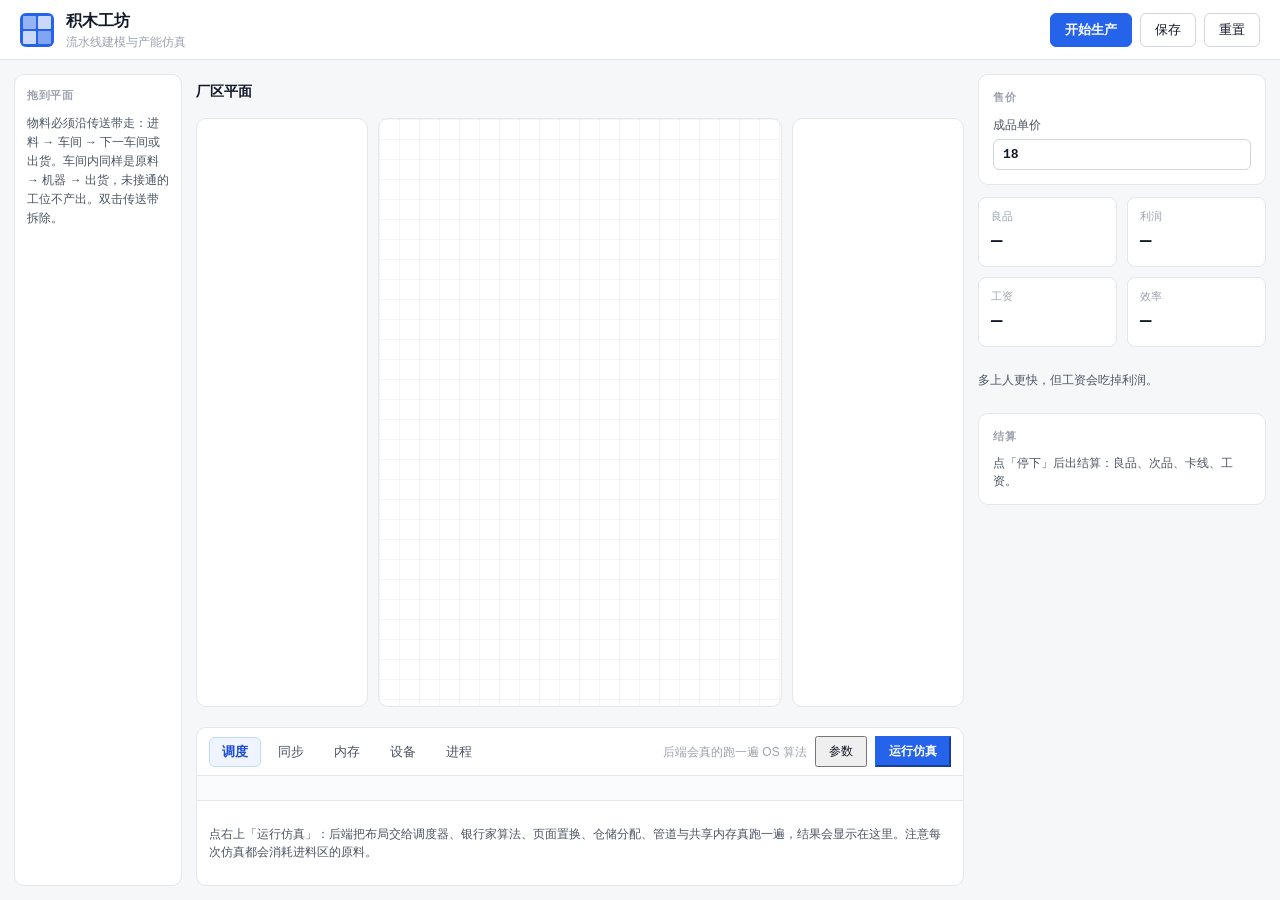
==== app/index.html @ c5ae0512 "Merge pull request #2 from Holo0622/main 对课件要求的完善" ====
<!DOCTYPE html>
<html lang="zh-CN">
<head>
  <meta charset="UTF-8" />
  <meta name="viewport" content="width=device-width, initial-scale=1" />
  <meta name="description" content="积木工坊 BrickForge — 流水线建模与产能仿真" />
  <title>积木工坊 BrickForge</title>
  <link rel="stylesheet" href="css/app.css" />
</head>
<body>
  <header class="top">
    <div class="brand">
      <div class="logo" aria-hidden="true"><i></i><i></i><i></i><i></i></div>
      <div>
        <strong>积木工坊</strong>
        <span>流水线建模与产能仿真</span>
      </div>
    </div>
    <div class="actions">
      <button id="run" type="button" class="primary">开始生产</button>
      <button id="save" type="button">保存</button>
      <button id="reset" type="button">重置</button>
    </div>
  </header>

  <main class="work">
    <aside class="palette-col">
      <p class="label" id="palette-label">拖到平面</p>
      <div id="palette"></div>
      <p class="hint">物料必须沿传送带走：进料 → 车间 → 下一车间或出货。车间内同样是原料 → 机器 → 出货，未接通的工位不产出。双击传送带拆除。</p>
    </aside>

    <section class="center">
      <div class="crumbbar">
        <button id="back" type="button" hidden>返回厂区</button>
        <p id="crumb">厂区平面</p>
        <p class="ticker" id="ticker"></p>
      </div>
      <div class="fault-bar" id="fault-bar" hidden></div>
      <p class="alerts" id="alerts" hidden></p>
      <div class="floor">
        <aside class="bay in" id="bay-in" aria-label="进料区"></aside>
        <div class="stage" id="stage" aria-label="积木平面"></div>
        <aside class="bay out" id="bay-out" aria-label="出货区"></aside>
        <svg class="wires floor-wires" id="floor-wires" aria-hidden="true"></svg>
      </div>
      <div class="monitor-hud" id="monitor-hud" hidden></div>
      <p class="struct" id="struct"></p>

      <section class="bench" id="bench">
        <div class="bench-head">
          <div class="bench-tabs" id="bench-tabs">
            <button type="button" data-tab="sched" class="on">调度</button>
            <button type="button" data-tab="sync">同步</button>
            <button type="button" data-tab="mem">内存</button>
            <button type="button" data-tab="dev">设备</button>
            <button type="button" data-tab="proc">进程</button>
          </div>
          <div class="bench-actions">
            <span class="bench-hint" id="bench-hint">后端会真的跑一遍 OS 算法</span>
            <button type="button" id="bench-params">参数</button>
            <button type="button" id="bench-run" class="primary">运行仿真</button>
          </div>
        </div>
        <div class="bench-param-box" id="bench-param-box" hidden></div>
        <div class="bench-body" id="bench-body">
          <p class="muted">点右上「运行仿真」：后端把布局交给调度器、银行家算法、页面置换、仓储分配、管道与共享内存真跑一遍，结果会显示在这里。注意每次仿真都会消耗进料区的原料。</p>
        </div>
      </section>
    </section>

    <aside class="side">
      <div class="card">
        <h3>售价</h3>
        <label>成品单价 <input id="price" type="number" min="1" value="18" /></label>
      </div>

      <div class="metrics">
        <div class="metric"><span>良品</span><b id="m-yield">—</b></div>
        <div class="metric"><span>利润</span><b id="m-rev">—</b></div>
        <div class="metric"><span>工资</span><b id="m-wage">—</b></div>
        <div class="metric"><span>效率</span><b id="m-eff">—</b></div>
      </div>
      <p class="note" id="m-note">多上人更快，但工资会吃掉利润。</p>
      <div class="card report-card">
        <h3>结算</h3>
        <div id="shift-report"><p class="muted">点「停下」后出结算：良品、次品、卡线、工资。</p></div>
      </div>
    </aside>
  </main>
  <script src="js/lab.js"></script>
  <script src="js/app.js"></script>
  <script src="js/bench.js"></script>
</body>
</html>
---- app/css/app.css ----
/* ==========================================================================
   积木工坊 BrickForge — 企业级浅色主题
   设计约束：中性灰阶为主 + 单一主色(--brand) + 三个语义色(ok/warn/danger)。
   注意：本文件只负责视觉。所有类名、积木尺寸、端口命中区均为 JS 依赖，
        修改几何值会破坏拖拽与连线命中判定。
   ========================================================================== */

:root {
  /* 中性色阶 */
  --bg: #f6f7f9;
  --surface: #ffffff;
  --surface-2: #fafbfc;
  --surface-3: #f3f4f6;
  --line: #e5e7eb;
  --line-strong: #d1d5db;
  --ink: #111827;
  --ink-2: #4b5563;
  --ink-3: #9ca3af;

  /* 主色（唯一强调色） */
  --brand: #2563eb;
  --brand-ink: #1d4ed8;
  --brand-soft: #eff4ff;
  --brand-line: #bfdbfe;

  /* 语义色 */
  --ok: #15803d;
  --ok-soft: #f0fdf4;
  --ok-line: #bbf7d0;
  --warn: #b45309;
  --warn-soft: #fffbeb;
  --warn-line: #fde68a;
  --danger: #b91c1c;
  --danger-soft: #fef2f2;
  --danger-line: #fecaca;

  /* 几何与层次 */
  --r-lg: 10px;
  --r: 8px;
  --r-sm: 6px;
  --r-xs: 4px;
  --shadow-sm: 0 1px 2px rgba(16, 24, 40, 0.05);
  --shadow: 0 1px 3px rgba(16, 24, 40, 0.08), 0 1px 2px rgba(16, 24, 40, 0.04);
  --shadow-md: 0 4px 12px rgba(16, 24, 40, 0.08);

  --sans: -apple-system, BlinkMacSystemFont, "Segoe UI", "Microsoft YaHei",
    "PingFang SC", "Hiragino Sans GB", "Source Han Sans SC", sans-serif;
  --mono: ui-monospace, "Cascadia Mono", "SFMono-Regular", Consolas,
    "Liberation Mono", monospace;
}

/* 积木类型：只用一个低饱和色条区分，避免大面积彩色 */
.press    { --tone: #3b82f6; }
.assemble { --tone: #0891b2; }
.store    { --tone: #059669; }
.station  { --tone: #d97706; }
.arm      { --tone: #7c3aed; }
.worker   { --tone: #0284c7; }

* { box-sizing: border-box; }
html, body { margin: 0; height: 100%; }
body {
  color: var(--ink);
  font-family: var(--sans);
  font-size: 14px;
  line-height: 1.5;
  background: var(--bg);
  -webkit-font-smoothing: antialiased;
}
button, input, select { font-family: inherit; color: inherit; font-size: inherit; }
h3 { font-size: 13px; }

/* ---------------------------------------------------------------- 顶栏 --- */
.top {
  display: grid;
  grid-template-columns: 1fr auto;
  align-items: center;
  gap: 16px;
  height: 60px;
  padding: 0 20px;
  background: var(--surface);
  border-bottom: 1px solid var(--line);
  position: relative;
  z-index: 20;
}
.brand { display: flex; gap: 12px; align-items: center; min-width: 0; }
.brand strong {
  display: block;
  font-size: 16px;
  font-weight: 600;
  letter-spacing: 0.01em;
}
.brand span { display: block; color: var(--ink-3); font-size: 12px; }
.logo {
  width: 34px; height: 34px;
  flex-shrink: 0;
  display: grid;
  grid-template-columns: 1fr 1fr;
  gap: 2px;
  padding: 3px;
  border-radius: var(--r-sm);
  background: var(--brand);
}
.logo i { display: block; border-radius: 1px; background: rgba(255, 255, 255, 0.95); }
.logo i:nth-child(1) { opacity: 0.55; }
.logo i:nth-child(2) { opacity: 0.8; }
.logo i:nth-child(3) { opacity: 0.8; }
.logo i:nth-child(4) { opacity: 0.45; }

.actions { display: flex; gap: 8px; flex-shrink: 0; }
.actions button { white-space: nowrap; }

/* --------------------------------------------------------------- 按钮 --- */
.actions button,
.side button,
.crumbbar button,
.fault-bar button,
.monitor-hud button,
.piece .enter,
.piece .fix {
  border: 1px solid var(--line-strong);
  background: var(--surface);
  color: var(--ink);
  padding: 7px 14px;
  border-radius: var(--r-sm);
  cursor: pointer;
  font-weight: 500;
  font-size: 13px;
  transition: background-color 0.12s ease, border-color 0.12s ease, color 0.12s ease;
}
.actions button:hover,
.side button:hover,
.crumbbar button:hover,
.fault-bar button:hover,
.monitor-hud button:hover,
.piece .enter:hover {
  background: var(--surface-3);
  border-color: var(--ink-3);
}
.primary {
  background: var(--brand) !important;
  border-color: var(--brand) !important;
  color: #fff !important;
  font-weight: 600 !important;
}
.primary:hover { background: var(--brand-ink) !important; border-color: var(--brand-ink) !important; }
.primary:disabled { opacity: 0.55; cursor: not-allowed; }
#run.halt {
  background: var(--danger) !important;
  border-color: var(--danger) !important;
  color: #fff !important;
}
#run.halt:hover { background: #991b1b !important; border-color: #991b1b !important; }

/* --------------------------------------------------------------- 布局 --- */
.work {
  display: grid;
  grid-template-columns: 168px minmax(0, 1fr) 288px;
  gap: 14px;
  padding: 14px;
  height: calc(100vh - 60px);
}
.side { overflow: auto; min-width: 0; display: flex; flex-direction: column; gap: 12px; }
.center { min-width: 0; display: flex; flex-direction: column; min-height: 0; gap: 10px; }

/* 左栏：面板卡片 */
.palette-col {
  background: var(--surface);
  border: 1px solid var(--line);
  border-radius: var(--r-lg);
  padding: 12px;
  overflow: auto;
  min-width: 0;
}
.palette-col .label {
  font-size: 11px;
  font-weight: 600;
  letter-spacing: 0.06em;
  text-transform: uppercase;
  color: var(--ink-3);
  margin: 0 0 10px;
}
.hint, .muted, .struct, .note { color: var(--ink-2); font-size: 12px; }
.hint { margin: 4px 0 0; line-height: 1.6; }

/* 调色板积木按钮：白底 + 左色条，取代原先的高饱和色块 */
.palette-col button {
  width: 100%;
  margin: 0 0 8px;
  padding: 10px 12px;
  border: 1px solid var(--line);
  border-left: 3px solid var(--tone, var(--line-strong));
  border-radius: var(--r-sm);
  background: var(--surface);
  color: var(--ink);
  cursor: grab;
  text-align: left;
  font-weight: 600;
  font-size: 13px;
  transition: background-color 0.12s ease, border-color 0.12s ease;
}
.palette-col button:hover { background: var(--surface-2); border-color: var(--line-strong); border-left-color: var(--tone, var(--line-strong)); }
.palette-col button:active { cursor: grabbing; }
.palette-col button small {
  display: block;
  margin-top: 1px;
  font-weight: 400;
  font-size: 11px;
  color: var(--ink-3);
}

/* ----------------------------------------------------------- 面包屑条 --- */
.crumbbar {
  display: flex;
  gap: 10px;
  align-items: center;
  min-height: 34px;
  flex-wrap: wrap;
  flex-shrink: 0;
}
#back { flex-shrink: 0; padding: 5px 12px; }
#crumb { margin: 0; font-weight: 600; font-size: 14px; color: var(--ink); }
.ticker {
  margin: 0 0 0 auto;
  font-family: var(--mono);
  font-size: 12px;
  color: var(--brand);
  font-weight: 500;
  min-height: 1em;
}

/* ------------------------------------------------------------- 画布 --- */
.floor {
  position: relative;
  display: grid;
  grid-template-columns: 172px minmax(0, 1fr) 172px;
  gap: 10px;
  flex: 1;
  min-height: 360px;
}
.floor-wires {
  position: absolute;
  inset: 0;
  width: 100%;
  height: 100%;
  z-index: 5;
  pointer-events: none;
}
.floor-wires .belt-slat { pointer-events: stroke; }

.stage {
  position: relative;
  z-index: 1;
  min-height: 360px;
  height: 100%;
  overflow: hidden;
  border: 1px solid var(--line);
  border-radius: var(--r-lg);
  background-color: var(--surface);
  background-image:
    linear-gradient(to right, rgba(17, 24, 39, 0.045) 1px, transparent 1px),
    linear-gradient(to bottom, rgba(17, 24, 39, 0.045) 1px, transparent 1px);
  background-size: 20px 20px;
  touch-action: none;
}
.stage.inside {
  background-color: var(--surface-2);
  border-color: var(--line-strong);
  background-image:
    linear-gradient(to right, rgba(17, 24, 39, 0.05) 1px, transparent 1px),
    linear-gradient(to bottom, rgba(17, 24, 39, 0.05) 1px, transparent 1px);
}
.stage-hint {
  position: absolute; inset: 0;
  display: flex; align-items: center; justify-content: center;
  color: var(--ink-3); pointer-events: none; text-align: center; padding: 24px;
  font-size: 13px;
}

/* --------------------------------------------------------- 积木卡片 --- */
.piece {
  position: absolute;
  color: var(--ink);
  cursor: grab;
  user-select: none;
  z-index: 2;
  border: 1px solid var(--line);
  border-left: 3px solid var(--tone, var(--line-strong));
  border-radius: var(--r);
  background: var(--surface);
  box-shadow: var(--shadow);
  touch-action: none;
  transition: box-shadow 0.12s ease, border-color 0.12s ease;
}
.piece:hover { box-shadow: var(--shadow-md); }
.piece.selected {
  outline: 2px solid var(--brand);
  outline-offset: 1px;
}
.piece.down {
  border-left-color: var(--danger);
  background: var(--danger-soft);
}
.piece.down .body strong { color: var(--danger); }
.piece.shop.down { outline-color: var(--danger); }
.piece.watch {
  z-index: 9;
  outline: 2px solid var(--brand);
  outline-offset: 1px;
  box-shadow: 0 0 0 4px var(--brand-soft), var(--shadow-md);
}
.piece.down.watch { outline-color: var(--danger); box-shadow: 0 0 0 4px var(--danger-soft), var(--shadow-md); }

/* 积木凸点：保留"积木"语义，弱化为极浅的灰 */
.piece .studs {
  display: flex;
  justify-content: center;
  gap: 8px;
  height: 10px;
  margin-top: -6px;
}
.piece .studs i {
  width: 14px; height: 9px;
  border-radius: 3px 3px 0 0;
  background: var(--surface-3);
  display: block;
}
.piece .body { padding: 8px 10px 10px; }
.piece strong, .piece em { display: block; }
.piece strong {
  overflow: hidden;
  text-overflow: ellipsis;
  white-space: nowrap;
  font-weight: 600;
  font-size: 13px;
}
.piece em { font-style: normal; font-size: 11px; color: var(--ink-2); line-height: 1.45; }
.piece .enter, .piece .fix {
  margin-top: 8px;
  font-size: 12px;
  padding: 4px 12px;
  position: relative;
  z-index: 3;
  width: auto;
}
.piece .fix {
  border-color: var(--danger-line);
  background: var(--danger-soft);
  color: var(--danger);
  font-weight: 600;
}
.piece .fix:hover { background: var(--danger); border-color: var(--danger); color: #fff; }
.piece.shop { width: 120px; min-height: 126px; overflow: visible; }
.piece.machine { width: 136px; height: 148px; overflow: visible; }

.piece .kill {
  position: absolute;
  top: -9px; right: -9px;
  width: 22px; height: 22px;
  border: 1px solid var(--danger-line);
  border-radius: 50%;
  background: var(--surface);
  color: var(--danger);
  font-size: 13px;
  font-weight: 600;
  line-height: 1;
  padding: 0;
  cursor: pointer;
  z-index: 8;
  box-shadow: var(--shadow-sm);
}
.piece .kill:hover { background: var(--danger); border-color: var(--danger); color: #fff; }

/* ----------------------------------------------------------- 状态徽章 --- */
.badge {
  display: inline-block;
  margin-top: 3px;
  padding: 1px 7px;
  font-size: 10px;
  font-weight: 600;
  border: 1px solid transparent;
  border-radius: 999px;
  color: var(--ink-2);
  background: var(--surface-3);
}
.badge.run  { background: var(--ok-soft);     color: var(--ok);     border-color: var(--ok-line); }
.badge.idle { background: var(--surface-3);   color: var(--ink-2);  border-color: var(--line-strong); }
.badge.wait { background: var(--warn-soft);   color: var(--warn);   border-color: var(--warn-line); }
.badge.slow { background: var(--danger-soft); color: var(--danger); border-color: var(--danger-line); }
.badge.cut  { background: var(--surface);     color: var(--ink-3);  border-color: var(--line-strong); border-style: dashed; }
.badge.down { background: var(--danger-soft); color: var(--danger); border-color: var(--danger-line); }

.fault-flag {
  margin-top: 6px;
  display: inline-block;
  background: var(--danger-soft);
  color: var(--danger);
  border: 1px solid var(--danger-line);
  border-radius: var(--r-xs);
  padding: 2px 7px;
  font-size: 11px;
  font-weight: 600;
}

/* --------------------------------------------------------------- 工人 --- */
.piece .crew {
  display: flex;
  gap: 5px;
  margin-top: 8px;
  min-height: 28px;
  padding: 3px 6px 2px;
  background: var(--surface-2);
  border: 1px solid var(--line);
  border-radius: var(--r-xs);
  width: max-content;
}
.person, .slot {
  width: 16px; height: 26px;
  position: relative;
  flex: 0 0 16px;
  cursor: pointer;
}
.person::before, .slot::before {
  content: "";
  display: block;
  width: 11px; height: 11px;
  border-radius: 50%;
  margin: 0 auto;
}
.person::after, .slot::after {
  content: "";
  display: block;
  width: 14px; height: 13px;
  border-radius: 3px 3px 2px 2px;
  margin: 1px auto 0;
}
.person::before { background: var(--brand); }
.person::after  { background: var(--brand-line); }
.slot { opacity: 1; }
.slot::before { background: transparent; border: 1px dashed var(--line-strong); box-sizing: border-box; }
.slot::after  { background: transparent; border: 1px dashed var(--line-strong); box-sizing: border-box; }
.person:hover::before { background: var(--brand-ink); }
.slot:hover::before, .slot:hover::after { border-color: var(--brand); }

.ghost-person { position: fixed; z-index: 40; pointer-events: none; opacity: 0.9; }

/* --------------------------------------------------------- 产能输入 --- */
.eff-line { margin-top: 6px; font-size: 11px; color: var(--ink-2); }
.eff-line label { display: flex; align-items: center; gap: 4px; white-space: nowrap; }
.eff-line input {
  width: 44px;
  margin: 0;
  padding: 2px 4px;
  border: 1px solid var(--line-strong);
  border-radius: var(--r-xs);
  text-align: center;
  color: var(--ink);
  background: var(--surface);
  font-family: var(--mono);
  font-size: 11px;
  font-weight: 600;
}
.eff-line input:focus { outline: 2px solid var(--brand-line); outline-offset: 0; border-color: var(--brand); }

/* --------------------------------------------------------------- 端口 --- */
.piece .port,
.inlet .port,
.outlet .port,
.crate .port {
  position: absolute;
  top: 50%;
  width: 16px; height: 16px;
  margin-top: -8px;
  border: 2px solid var(--surface);
  border-radius: 50%;
  background: var(--line-strong);
  box-shadow: 0 0 0 1px var(--line-strong);
  cursor: crosshair;
  transition: background-color 0.12s ease, box-shadow 0.12s ease;
}
.piece .port { z-index: 6; pointer-events: auto; }
.crate .port { z-index: 7; }
.inlet .port, .outlet .port { z-index: 6; }
.piece .port.left, .crate .port.left, .outlet .port.left { left: -9px; }
.piece .port.right, .crate .port.right, .inlet .port.right { right: -9px; }
.crate .port.right { right: -8px; }
.crate .port.left { left: -8px; }
.inlet .port.right { right: -10px; }
.outlet .port.left { left: -10px; }
/* 命中区：连线拖拽依赖该伪元素，不可删除或缩小 */
.piece .port::before,
.inlet .port::before,
.outlet .port::before,
.crate .port::before { content: ""; position: absolute; inset: -10px; }

.piece .port:hover, .piece .port.lit,
.inlet .port:hover, .inlet .port.lit,
.outlet .port:hover, .outlet .port.lit,
.crate .port:hover, .crate .port.lit {
  background: var(--brand);
  box-shadow: 0 0 0 1px var(--brand), 0 0 0 4px var(--brand-soft);
}
.bay .port { display: none; }
.bay.linkable .port { display: block; }

/* ----------------------------------------------------------- 传送带 --- */
.wires {
  position: absolute; inset: 0;
  width: 100%; height: 100%;
  pointer-events: none;
  z-index: 1;
  overflow: visible;
}
.wires .belt-slat { fill: none; pointer-events: stroke; cursor: pointer; }
.wires .belt-bed {
  fill: none;
  stroke: var(--line-strong);
  stroke-width: 18;
  stroke-linecap: round;
  pointer-events: none;
}
.wires .belt-face {
  fill: none;
  stroke: var(--surface);
  stroke-width: 14;
  stroke-linecap: round;
  pointer-events: none;
}
.wires .belt-slat {
  stroke: var(--line-strong);
  stroke-width: 14;
  stroke-dasharray: 8 6;
  stroke-linecap: butt;
  animation: belt-move 0.7s linear infinite;
  animation-play-state: paused;
}
body.producing .wires .belt-slat,
body.line-live .wires .belt-slat { animation-play-state: running; }
body:not(.producing):not(.line-live) .wires .belt-pkg { display: none; }
.wires .belt-slat.idle { stroke: var(--line); animation-duration: 2.8s !important; }
.wires .belt-slat.jam { stroke: var(--danger); animation-duration: 2.4s !important; }
.wires .belt-slat:hover { stroke: var(--brand); }
.wires .belt-tag { pointer-events: none; }
.wires .preview {
  fill: none;
  stroke: var(--brand);
  stroke-width: 4;
  stroke-linecap: round;
  stroke-dasharray: 6 5;
  pointer-events: none;
  opacity: 0.7;
}
.wires .belt-pkg { fill: var(--brand); pointer-events: none; }
.wires .belt-pkg.scrap { fill: var(--ink-3); }
.wires .roller { fill: var(--surface); stroke: var(--line-strong); stroke-width: 1.5; pointer-events: none; }
@keyframes belt-move { to { stroke-dashoffset: -14; } }
.wires.drawing .belt-slat { pointer-events: none; }

/* 传送带速率标签 */
.belt-label {
  position: absolute;
  z-index: 8;
  transform: translate(-50%, -50%);
  background: var(--surface);
  color: var(--ink-2);
  border: 1px solid var(--line-strong);
  border-radius: var(--r-xs);
  padding: 2px 8px;
  font-weight: 600;
  font-size: 12px;
  font-family: var(--sans);
  line-height: 1.3;
  white-space: nowrap;
  pointer-events: none;
  box-shadow: var(--shadow-sm);
}
.belt-label.idle { color: var(--ink-3); background: var(--surface-2); }
svg.wires .belt-tag rect {
  fill: var(--surface) !important;
  stroke: var(--line-strong) !important;
  stroke-width: 1 !important;
}
svg.wires .belt-tag text {
  fill: var(--ink-2) !important;
  stroke: none !important;
  font-family: var(--sans);
  font-size: 12px;
  font-weight: 600;
}
svg.wires .belt-tag.idle rect { stroke: var(--line) !important; }
svg.wires .belt-tag.idle text { fill: var(--ink-3) !important; }

/* 厂区车间之间的连接条（drawLinks） */
.link {
  position: absolute;
  background: var(--line-strong);
  pointer-events: none;
  z-index: 5;
  border-radius: 2px;
}
.link.h { height: 4px; }
.link.v { width: 4px; }

/* ----------------------------------------------------------- 仓储区 --- */
.bay {
  position: relative;
  z-index: 6;
  display: flex;
  flex-direction: column;
  gap: 8px;
  padding: 10px;
  min-width: 0;
  overflow: visible;
  background: var(--surface);
  border: 1px solid var(--line);
  border-radius: var(--r-lg);
}
.bay.out { border-color: var(--line); }
.bay h3 {
  margin: 0;
  font-size: 11px;
  font-weight: 600;
  letter-spacing: 0.06em;
  text-transform: uppercase;
  color: var(--ink-3);
  display: flex;
  align-items: center;
  gap: 6px;
}
.bay h3::before {
  content: "";
  width: 7px; height: 7px;
  border-radius: 50%;
  background: var(--ok);
  flex-shrink: 0;
}
.bay.out h3::before { background: var(--brand); }
.bay.empty { border-style: dashed; background: var(--surface-2); }
.bay.jam { border-color: var(--danger-line); background: var(--danger-soft); }

.bay .tone {
  font-size: 10px;
  font-weight: 600;
  padding: 2px 7px;
  border: 1px solid var(--ok-line);
  border-radius: 999px;
  background: var(--ok-soft);
  color: var(--ok);
  align-self: flex-start;
}
.bay .tone.empty,
.bay .tone.low { background: var(--warn-soft); border-color: var(--warn-line); color: var(--warn); }
.bay .tone.full,
.bay .tone.jam,
.bay .tone.warn { background: var(--danger-soft); border-color: var(--danger-line); color: var(--danger); }

.bay .fill-bay {
  margin: 0;
  width: 100%;
  padding: 7px 8px;
  font-size: 12px;
}
.bay .ghost-btn { margin: 0; }

/* 货物卡片 */
.crate {
  position: relative;
  overflow: visible;
  background: var(--surface-2);
  border: 1px solid var(--line);
  border-radius: var(--r);
  padding: 8px;
  display: grid;
  gap: 6px;
}
.crate input {
  width: 100%;
  border: 1px solid var(--line-strong);
  border-radius: var(--r-xs);
  background: var(--surface);
  color: var(--ink);
  font-weight: 500;
  padding: 4px 6px;
  font-size: 12px;
}
.crate input:focus { outline: 2px solid var(--brand-line); outline-offset: 0; border-color: var(--brand); }
.crate .row { display: grid; grid-template-columns: minmax(0, 1fr) 30px; gap: 6px; align-items: center; }
.crate .money {
  display: grid;
  grid-template-columns: auto minmax(0, 1fr);
  gap: 6px;
  align-items: center;
  font-size: 11px;
  font-weight: 500;
  color: var(--ink-2);
}
.crate .money span { white-space: nowrap; }
.crate .est {
  font-family: var(--mono);
  font-size: 12px;
  font-weight: 600;
  color: var(--ink);
}
.bay.out .crate .est { color: var(--brand-ink); }
.crate .fill {
  height: 6px;
  background: var(--surface-3);
  border-radius: 999px;
  overflow: hidden;
}
.crate .fill i { display: block; height: 100%; width: 0; background: var(--ok); border-radius: 999px; transition: width 0.25s ease; }
.bay.out .crate .fill i { background: var(--brand); }
.bay.jam .crate .fill i { background: var(--danger); }

.odel {
  border: 1px solid var(--line-strong) !important;
  border-radius: var(--r-xs);
  height: 28px;
  min-width: 28px;
  padding: 0;
  background: var(--surface) !important;
  color: var(--ink-2) !important;
  font-size: 13px;
  font-weight: 600;
  cursor: pointer;
  box-shadow: none !important;
}
.odel:hover { background: var(--danger-soft) !important; border-color: var(--danger-line) !important; color: var(--danger) !important; }

/* 车间内部：原料 / 出货接线面板 */
.inlet, .outlet {
  position: absolute;
  display: block;
  z-index: 3;
  width: 148px;
  padding: 10px 14px 10px 12px;
  background: var(--surface);
  border: 1px solid var(--line);
  border-radius: var(--r);
  box-shadow: var(--shadow-sm);
  pointer-events: auto;
}
.inlet { left: 10px; top: 50%; transform: translateY(-50%); }
.outlet { right: 10px; top: 50%; transform: translateY(-50%); padding: 10px 12px 10px 14px; }
.inlet .label, .outlet .label {
  display: block;
  font-size: 10px;
  font-weight: 600;
  letter-spacing: 0.06em;
  text-transform: uppercase;
  color: var(--ink-3);
}
.inlet strong, .outlet strong { display: block; margin: 4px 0 2px; font-size: 14px; font-weight: 600; }
.inlet em, .outlet em {
  font-style: normal;
  font-size: 12px;
  font-weight: 600;
  color: var(--brand-ink);
  white-space: nowrap;
  font-family: var(--mono);
}
.inlet.cut, .outlet.cut { border-style: dashed; background: var(--surface-2); }
.inlet.cut .label, .outlet.cut .label { color: var(--ink-3); }
.inlet.cut strong, .outlet.cut strong { color: var(--ink-2); font-weight: 500; font-size: 13px; }
.inlet.cut em, .outlet.cut em { color: var(--ink-3); font-family: var(--sans); font-weight: 500; }

/* 车间卡片上的进料/出货小标签 */
.feed-tag {
  display: inline-block;
  margin-top: 5px;
  margin-right: 4px;
  font-size: 10px;
  font-weight: 500;
  background: var(--surface-3);
  color: var(--ink-2);
  border-radius: var(--r-xs);
  padding: 2px 6px;
  max-width: 100%;
  overflow: hidden;
  text-overflow: ellipsis;
  white-space: nowrap;
  vertical-align: top;
}
.feed-tag.cut { background: transparent; border: 1px dashed var(--line-strong); color: var(--ink-3); }

/* --------------------------------------------------------- 右栏卡片 --- */
.card {
  background: var(--surface);
  border: 1px solid var(--line);
  border-radius: var(--r-lg);
  padding: 14px;
  box-shadow: none;
}
.card h3 {
  margin: 0 0 10px;
  font-size: 11px;
  font-weight: 600;
  letter-spacing: 0.06em;
  text-transform: uppercase;
  color: var(--ink-3);
}
.card label { display: block; font-size: 12px; font-weight: 500; color: var(--ink-2); }
.card input, .card select {
  width: 100%;
  padding: 7px 9px;
  margin-top: 5px;
  background: var(--surface);
  border: 1px solid var(--line-strong);
  border-radius: var(--r-sm);
  color: var(--ink);
  font-family: var(--mono);
  font-weight: 600;
  font-size: 13px;
}
.card input:focus, .card select:focus { outline: 2px solid var(--brand-line); outline-offset: 0; border-color: var(--brand); }

.metrics { display: grid; grid-template-columns: 1fr 1fr; gap: 10px; }
.metric {
  background: var(--surface);
  border: 1px solid var(--line);
  border-radius: var(--r);
  padding: 10px 12px;
}
.metric span {
  display: block;
  color: var(--ink-3);
  font-size: 11px;
  font-weight: 500;
}
.metric b {
  display: block;
  margin-top: 3px;
  font-family: var(--mono);
  font-size: 19px;
  font-weight: 600;
  color: var(--ink);
  letter-spacing: -0.01em;
}

.report-card { font-size: 13px; font-weight: 400; }
.report-card p { margin: 0 0 8px; color: var(--ink-2); }
.report-card p:last-child { margin-bottom: 0; }
.report-card b { color: var(--ink); font-weight: 600; }

.ghost-btn {
  width: 100%;
  border: 1px dashed var(--line-strong) !important;
  background: transparent !important;
  border-radius: var(--r-sm);
  padding: 7px;
  margin-top: 6px;
  cursor: pointer;
  color: var(--ink-2) !important;
  font-weight: 500 !important;
  font-size: 12px;
  box-shadow: none !important;
}
.ghost-btn:hover { border-color: var(--brand) !important; color: var(--brand) !important; background: var(--brand-soft) !important; }

/* --------------------------------------------------------- 提示/告警 --- */
.alerts {
  margin: 0;
  padding: 0;
  color: var(--warn);
  font-size: 12px;
  font-weight: 500;
}
.alerts[hidden] { display: none !important; }
.struct { margin: 0; font-family: var(--mono); font-size: 11px; color: var(--ink-3); }

.fault-bar {
  display: flex;
  flex-wrap: wrap;
  gap: 10px;
  align-items: center;
  margin: 0;
  padding: 10px 14px;
  background: var(--danger-soft);
  color: var(--danger);
  border: 1px solid var(--danger-line);
  border-left: 3px solid var(--danger);
  border-radius: var(--r);
  font-weight: 500;
  font-size: 13px;
  z-index: 8;
  flex-shrink: 0;
}
.fault-bar[hidden] { display: none !important; }
.fault-bar > b { font-weight: 600; font-size: 13px; }
.fault-bar .fault-item { display: flex; flex-wrap: wrap; gap: 8px; align-items: center; flex: 1; min-width: 240px; }
.fault-bar .fault-item span { font-size: 13px; }
.fault-bar button {
  padding: 4px 10px;
  font-size: 12px;
  background: var(--surface);
  border-color: var(--danger-line);
  color: var(--danger);
}
.fault-bar button:hover { background: var(--surface-3); border-color: var(--danger); }
.fault-bar button.fix-now { background: var(--danger); border-color: var(--danger); color: #fff; font-weight: 600; }
.fault-bar button.fix-now:hover { background: #991b1b; border-color: #991b1b; }

/* --------------------------------------------------------- 监控 HUD --- */
.monitor-hud {
  display: flex;
  flex-wrap: nowrap;
  flex-shrink: 0;
  gap: 12px;
  align-items: center;
  margin: 0;
  padding: 10px 14px;
  background: var(--surface);
  color: var(--ink);
  border: 1px solid var(--line);
  border-left: 3px solid var(--danger);
  border-radius: var(--r);
  font-weight: 500;
  min-height: 52px;
  z-index: 12;
  box-shadow: var(--shadow-sm);
}
.monitor-hud[hidden] { display: none !important; }
.monitor-hud.ok { border-left-color: var(--ok); }
.monitor-hud .cam {
  width: 26px; height: 20px;
  border: 1.5px solid var(--line-strong);
  border-radius: var(--r-xs);
  background: var(--surface-3);
  position: relative;
  flex-shrink: 0;
}
.monitor-hud .cam::after {
  content: "";
  position: absolute;
  right: -6px; top: 4px;
  width: 6px; height: 9px;
  border-radius: 0 2px 2px 0;
  background: var(--line-strong);
}
.monitor-hud .copy { min-width: 0; flex: 1; overflow: hidden; }
.monitor-hud .copy b {
  display: inline;
  color: var(--ink-3);
  font-size: 11px;
  font-weight: 600;
  letter-spacing: 0.06em;
  text-transform: uppercase;
  margin-right: 8px;
}
.monitor-hud .copy strong { display: inline; font-size: 15px; font-weight: 600; color: var(--ink); margin-right: 10px; }
.monitor-hud .copy span {
  display: inline;
  font-size: 12px;
  color: var(--ink-2);
  font-weight: 500;
  white-space: nowrap;
  font-family: var(--mono);
}
.monitor-hud button {
  padding: 6px 12px;
  white-space: nowrap;
  flex-shrink: 0;
}
.monitor-hud button:not(.quiet) {
  background: var(--danger-soft);
  border-color: var(--danger-line);
  color: var(--danger);
}
.monitor-hud button:not(.quiet):hover { background: var(--danger); border-color: var(--danger); color: #fff; }

/* ----------------------------------------------------------- 重命名 --- */
.rename-box {
  width: 100%;
  border: 1px solid var(--brand);
  border-radius: var(--r-xs);
  padding: 2px 5px;
  font: inherit;
  font-size: 13px;
  font-weight: 600;
  color: var(--ink);
  background: var(--surface);
  cursor: text;
  outline: 2px solid var(--brand-line);
  outline-offset: 0;
}

/* 拖拽残影 */
.ghost { position: fixed; pointer-events: none; z-index: 40; opacity: 0.92; }

/* 运行中的轻动效（替代原先的硬闪烁） */
@keyframes work-pulse { 50% { box-shadow: var(--shadow-md), 0 0 0 3px var(--brand-soft); } }
.stage.shift-on .piece.machine.has-crew:not(.down) {
  animation: work-pulse 1.6s ease-in-out infinite;
}

/* 保留的占位元素（当前无 DOM 产出，不影响渲染） */
.hopper { display: none; }
.raw-chart { display: grid; gap: 7px; margin-top: 10px; }
.raw-bar {
  display: grid;
  grid-template-columns: 44px 1fr 52px;
  gap: 6px;
  align-items: center;
  font-size: 12px;
}
.raw-bar b { height: 8px; background: var(--surface-3); border-radius: 999px; overflow: hidden; }
.raw-bar b i { display: block; height: 100%; width: 0; }
.raw-bar.in b i { background: var(--ok); }
.raw-bar.out b i { background: var(--brand); }
.raw-bar.left b i { background: var(--warn); }
.raw-bar span:last-child { text-align: right; font-variant-numeric: tabular-nums; font-family: var(--mono); }
/* 注：JS 中 .dock 仅作为 .inlet/.outlet 的附加类出现（class="inlet dock"）。
   这里刻意不再声明 .dock 的 flex 布局，否则会覆盖接线面板的块级排版。 */
.docks { display: grid; grid-template-columns: 1fr 0.8fr 1fr; gap: 10px; margin-top: 10px; }
.pair { display: grid; grid-template-columns: 1fr 1fr; gap: 8px; }
.order-row { display: grid; grid-template-columns: minmax(0, 1fr) 36px 52px 32px; gap: 8px; align-items: center; margin: 8px 0; }

/* ------------------------------------------------------------- 实验台 --- */
.bench {
  flex-shrink: 0;
  display: flex;
  flex-direction: column;
  min-height: 0;
  max-height: 330px;
  background: var(--surface);
  border: 1px solid var(--line);
  border-radius: var(--r-lg);
  overflow: hidden;
}
.bench-head {
  display: flex;
  align-items: center;
  gap: 12px;
  padding: 8px 12px;
  border-bottom: 1px solid var(--line);
  flex-shrink: 0;
  flex-wrap: wrap;
}
.bench-tabs { display: flex; gap: 4px; }
.bench-tabs button {
  border: 1px solid transparent;
  background: transparent;
  color: var(--ink-2);
  padding: 5px 12px;
  border-radius: var(--r-sm);
  cursor: pointer;
  font-size: 13px;
  font-weight: 500;
}
.bench-tabs button:hover { background: var(--surface-3); }
.bench-tabs button.on {
  background: var(--brand-soft);
  color: var(--brand-ink);
  border-color: var(--brand-line);
  font-weight: 600;
}
.bench-actions { margin-left: auto; display: flex; align-items: center; gap: 8px; }
.bench-actions button { padding: 5px 12px; font-size: 12px; }
.bench-hint { font-size: 12px; color: var(--ink-3); }
.bench-hint.ok { color: var(--ok); }
.bench-hint.bad { color: var(--danger); }

.bench-body { padding: 12px; overflow: auto; flex: 1; min-height: 0; }
.bench-body h4 {
  margin: 0 0 8px;
  font-size: 12px;
  font-weight: 600;
  color: var(--ink-2);
}
.bench-body h4:not(:first-child) { margin-top: 16px; }
.bench-grid { display: grid; grid-template-columns: 1fr 1fr; gap: 18px; }

.bench-table { width: 100%; border-collapse: collapse; font-size: 12px; }
.bench-table th {
  text-align: left;
  font-weight: 600;
  color: var(--ink-3);
  border-bottom: 1px solid var(--line);
  padding: 4px 6px;
  white-space: nowrap;
}
.bench-table td { padding: 4px 6px; border-bottom: 1px solid var(--surface-3); }
.bench-table td.num { font-family: var(--mono); text-align: right; }
.bench-table tbody tr:hover { background: var(--surface-2); }

.bench-kv {
  display: grid;
  grid-template-columns: auto minmax(0, 1fr);
  gap: 4px 12px;
  margin: 0 0 10px;
  font-size: 12px;
}
.bench-kv dt { color: var(--ink-3); white-space: nowrap; }
.bench-kv dd { margin: 0; font-family: var(--mono); }

.gantt { display: grid; gap: 4px; }
.gt-row {
  display: grid;
  grid-template-columns: 72px minmax(0, 1fr) 84px;
  gap: 8px;
  align-items: center;
  font-size: 12px;
}
.gt-name { color: var(--ink-2); overflow: hidden; text-overflow: ellipsis; white-space: nowrap; }
.gt-track { position: relative; height: 14px; background: var(--surface-3); border-radius: 3px; }
.gt-track i { position: absolute; top: 0; height: 100%; background: var(--brand); border-radius: 3px; }
.gt-num { font-family: var(--mono); color: var(--ink-3); text-align: right; }

.track { position: relative; height: 20px; margin: 10px 0; background: var(--surface-3); border-radius: 999px; }
.track i {
  position: absolute;
  top: 50%;
  width: 8px;
  height: 8px;
  margin: -4px 0 0 -4px;
  background: var(--brand);
  border-radius: 50%;
}

.bench-sys {
  margin: 0;
  padding: 10px;
  max-height: 210px;
  overflow: auto;
  background: var(--surface-2);
  border: 1px solid var(--line);
  border-radius: var(--r-sm);
  font-family: var(--mono);
  font-size: 11px;
  line-height: 1.7;
  color: var(--ink-2);
  white-space: pre-wrap;
  word-break: break-all;
}

.bench-param-box {
  display: grid;
  grid-template-columns: repeat(auto-fill, minmax(210px, 1fr));
  gap: 10px;
  padding: 12px;
  border-bottom: 1px solid var(--line);
  background: var(--surface-2);
  max-height: 200px;
  overflow: auto;
}
.bp { display: flex; flex-direction: column; gap: 4px; font-size: 12px; color: var(--ink-2); }
.bp input, .bp select {
  padding: 5px 8px;
  border: 1px solid var(--line-strong);
  border-radius: var(--r-xs);
  background: var(--surface);
  font-size: 12px;
}
.bp input[type="number"] { font-family: var(--mono); }
.bp input:focus, .bp select:focus {
  outline: 2px solid var(--brand-line);
  outline-offset: 0;
  border-color: var(--brand);
}
.bp-check { flex-direction: row; align-items: center; gap: 6px; }
.bp-actions { grid-column: 1 / -1; }
.bp-actions button {
  padding: 6px 14px;
  border-radius: var(--r-sm);
  border: 1px solid var(--brand);
  background: var(--brand);
  color: #fff;
  font-weight: 600;
  cursor: pointer;
  font-size: 12px;
}
.bp-actions button:hover { background: var(--brand-ink); border-color: var(--brand-ink); }

/* --------------------------------------------------------- 响应式 --- */
@media (max-width: 1100px) {
  .work { grid-template-columns: 168px minmax(0, 1fr); height: auto; }
  .side { grid-column: 1 / -1; flex-direction: row; flex-wrap: wrap; }
  .side > * { flex: 1 1 220px; }
  .bench-grid { grid-template-columns: 1fr; }
}
@media (max-width: 820px) {
  .work { grid-template-columns: 1fr; height: auto; padding: 12px; }
  .floor { grid-template-columns: 1fr; height: auto; }
  .stage { height: 380px; }
  .top { height: auto; grid-template-columns: 1fr; gap: 10px; padding: 12px 16px; }
  .bench { max-height: 280px; }
}
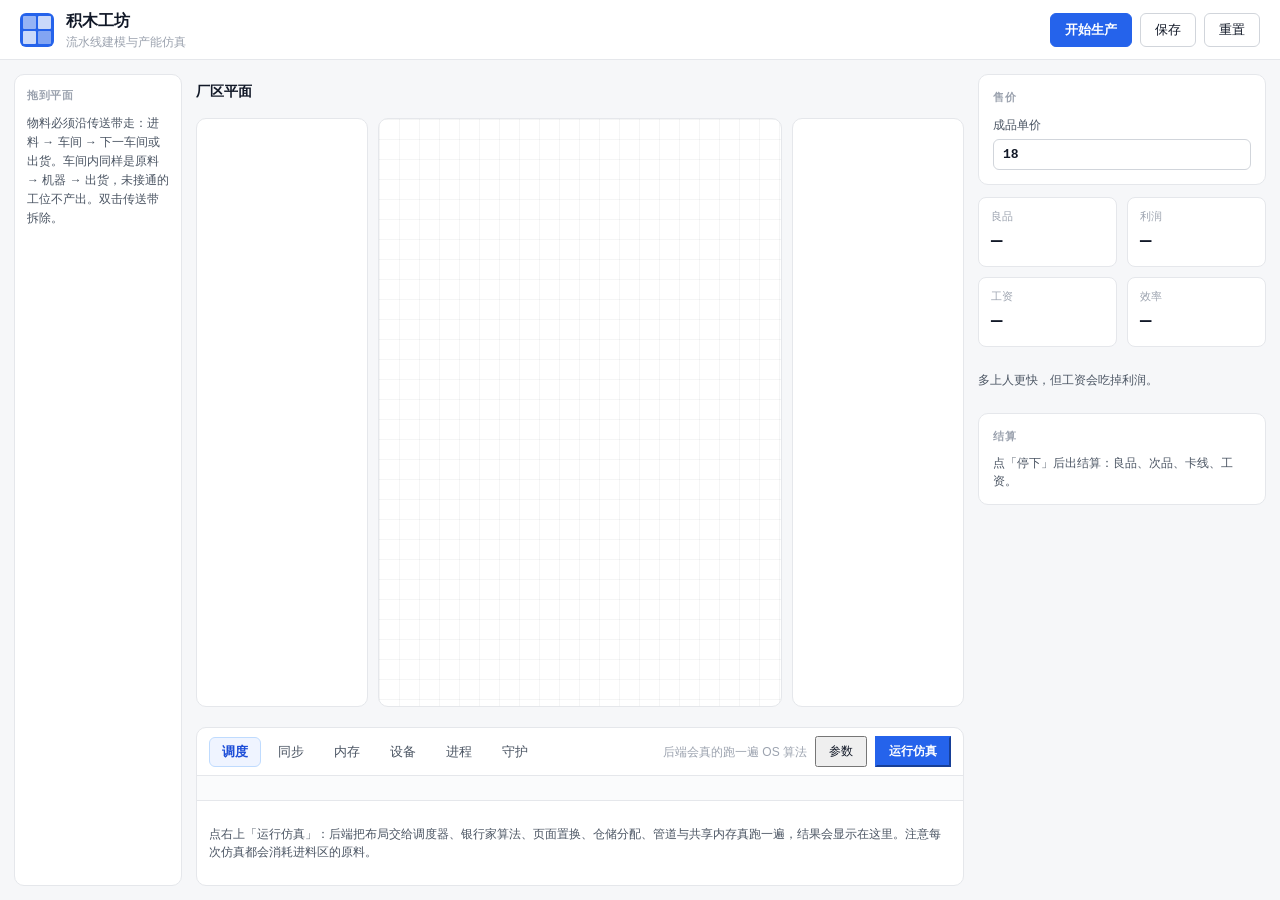
==== commit 4e563422: "fix: 让守护进程在正常操作下真的在守护（P1） 课件第 15 页"可运行"评分项要求"守护线程有效"，原先有两处做不到：  1. 守护进程无事可做：/api/simulate 是一锤子买卖，车间进" ====
--- a/app/index.html
+++ b/app/index.html
@@ -55,6 +55,7 @@
             <button type="button" data-tab="mem">内存</button>
             <button type="button" data-tab="dev">设备</button>
             <button type="button" data-tab="proc">进程</button>
+            <button type="button" data-tab="guard">守护</button>
           </div>
           <div class="bench-actions">
             <span class="bench-hint" id="bench-hint">后端会真的跑一遍 OS 算法</span>
--- a/app/css/app.css
+++ b/app/css/app.css
@@ -1093,6 +1093,54 @@
 .bench-kv dt { color: var(--ink-3); white-space: nowrap; }
 .bench-kv dd { margin: 0; font-family: var(--mono); }
 
+/* ---- 守护页（长跑班次 + 保活演示） ---- */
+.run-bar {
+  display: flex;
+  flex-wrap: wrap;
+  align-items: center;
+  gap: 8px;
+  margin: 0 0 12px;
+  font-size: 12px;
+}
+.run-pill {
+  padding: 3px 9px;
+  border-radius: 999px;
+  background: var(--surface-2);
+  color: var(--ink-2);
+  font-family: var(--mono);
+}
+.run-pill b { color: var(--ink); }
+.run-pill.on {
+  background: color-mix(in srgb, var(--ok) 18%, transparent);
+  color: var(--ok);
+}
+.run-bar button {
+  padding: 4px 10px;
+  font-size: 12px;
+  border-radius: 6px;
+  border: 1px solid var(--surface-3);
+  background: var(--surface);
+  color: var(--ink);
+  cursor: pointer;
+}
+.run-bar button.primary {
+  background: var(--brand);
+  border-color: transparent;
+  color: #fff;
+}
+.bench-table button.kill {
+  padding: 2px 8px;
+  font-size: 11px;
+  border-radius: 5px;
+  border: 1px solid color-mix(in srgb, var(--danger) 45%, transparent);
+  background: transparent;
+  color: var(--danger);
+  cursor: pointer;
+}
+.bench-table button.kill:hover {
+  background: color-mix(in srgb, var(--danger) 12%, transparent);
+}
+
 .gantt { display: grid; gap: 4px; }
 .gt-row {
   display: grid;
